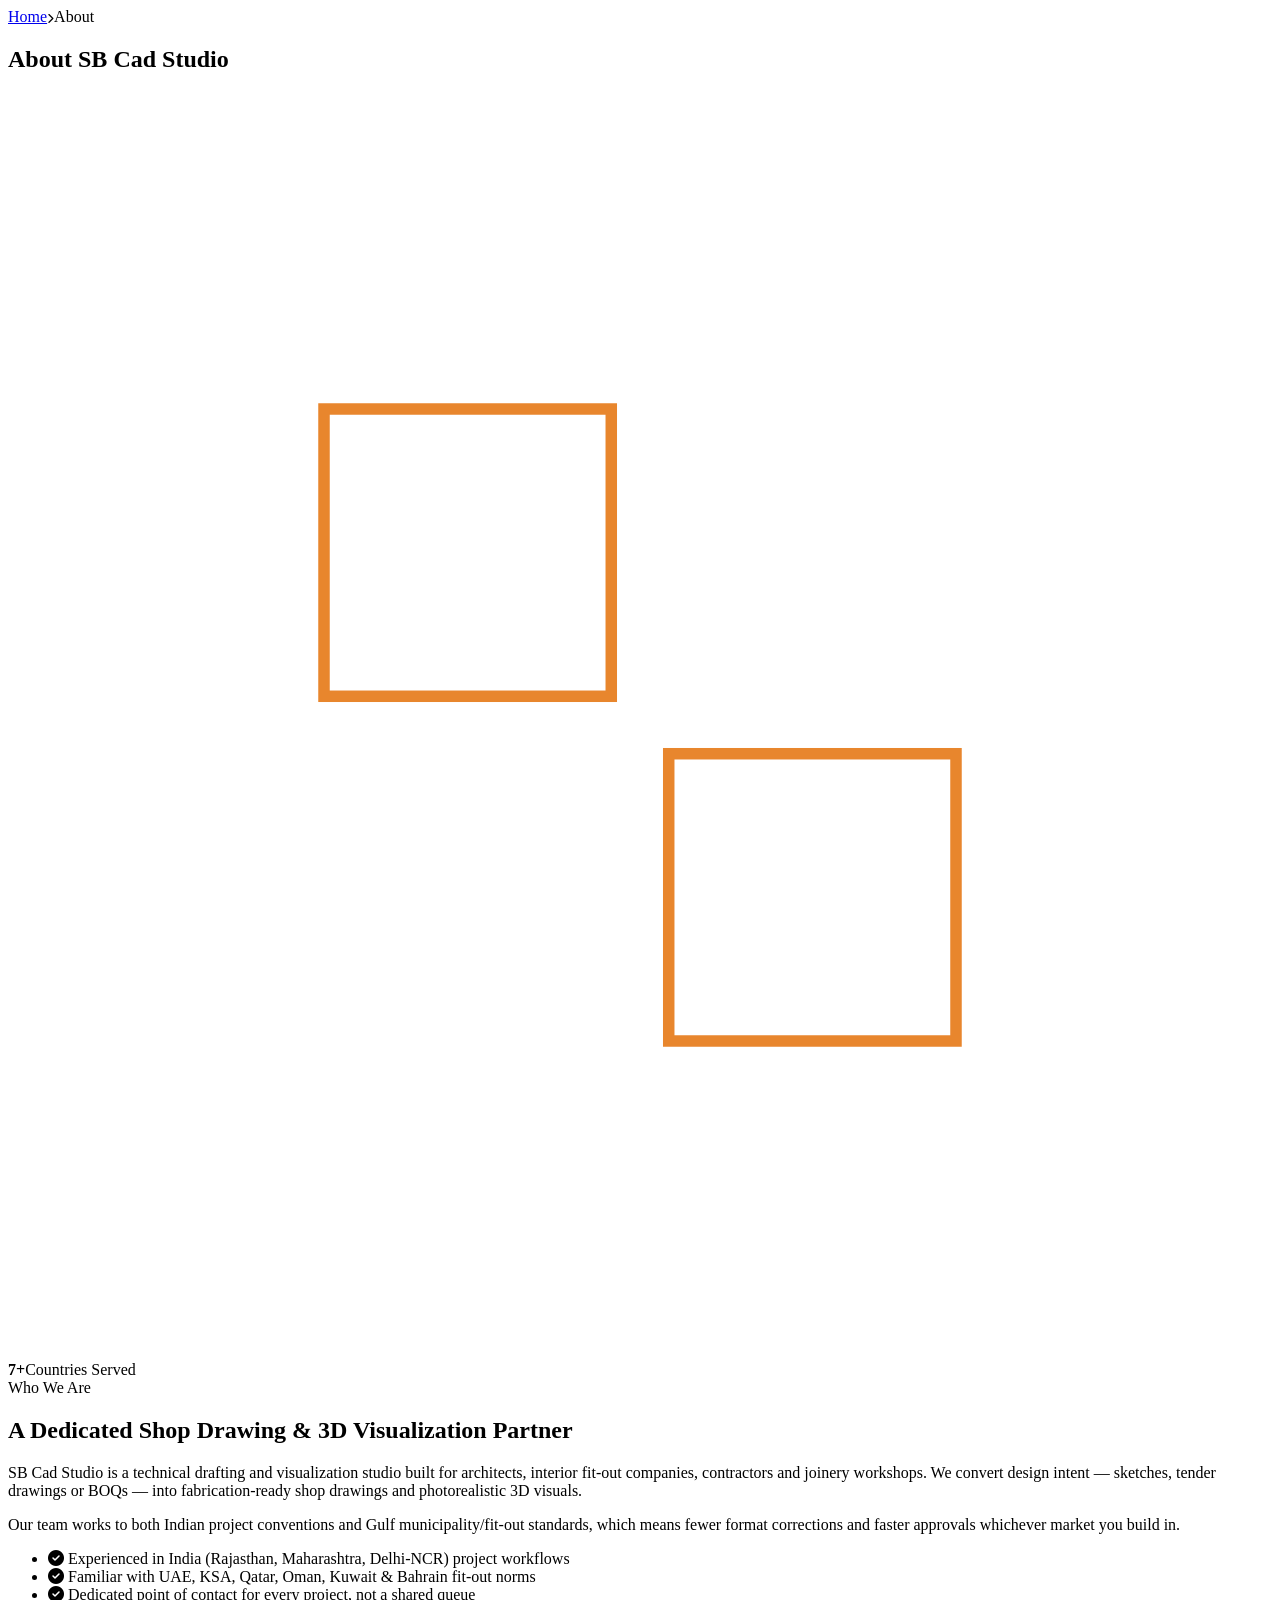
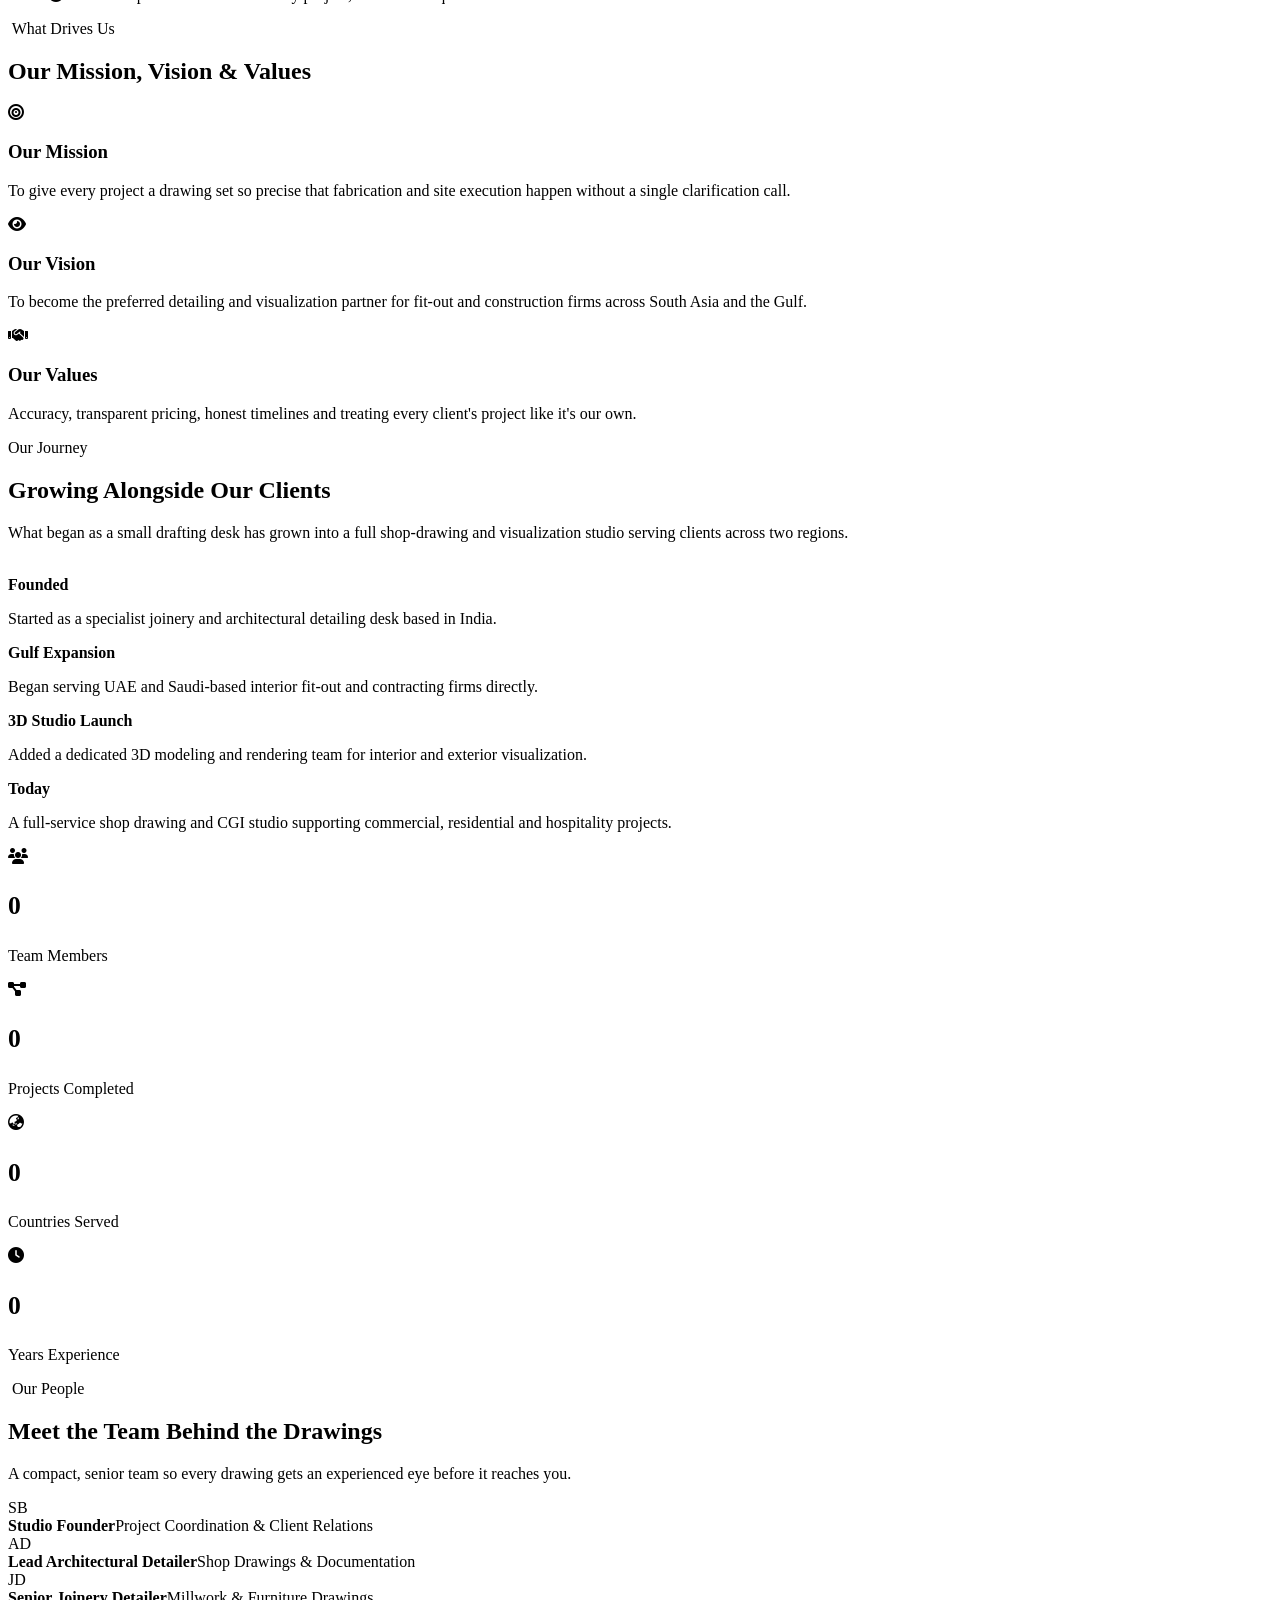
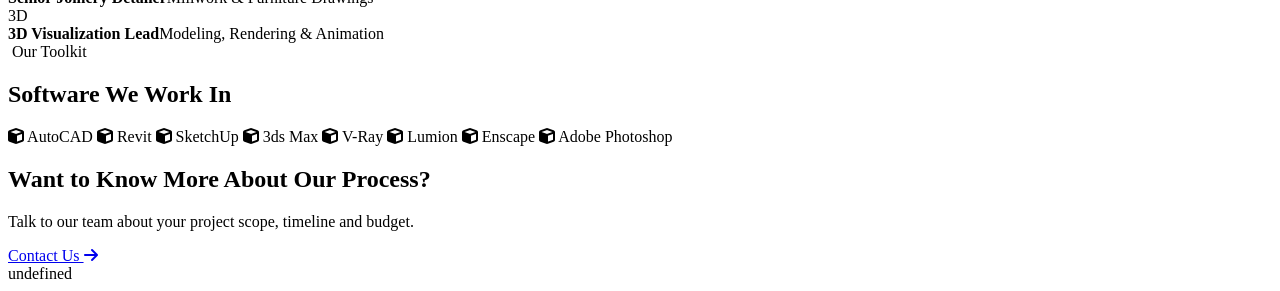
==== about.html @ 3f829159 "Add files via upload" ====
<!DOCTYPE html>
<html lang="en">
<head>
<meta charset="UTF-8">
<meta name="viewport" content="width=device-width, initial-scale=1.0">
<title>About Us | SB Cad Studio</title>
<meta name="description" content="Learn about SB Cad Studio — a shop drawing and 3D visualization studio serving architects, contractors and fit-out companies across India and the Gulf.">
<link rel="preconnect" href="https://fonts.googleapis.com">
<link rel="preconnect" href="https://fonts.gstatic.com" crossorigin>
<link href="https://fonts.googleapis.com/css2?family=Poppins:wght@300;400;500;600;700;800&display=swap" rel="stylesheet">
<link rel="stylesheet" href="https://cdnjs.cloudflare.com/ajax/libs/font-awesome/6.5.2/css/all.min.css">
<link rel="stylesheet" href="css/style.css">
</head>
<body data-page="about">
<script src="js/header-footer.js"></script>

<section class="page-hero">
  <div class="container">
    <div class="breadcrumb"><a href="index.html">Home</a><i class="fa-solid fa-chevron-right" style="font-size:.65rem;"></i><span>About</span></div>
    <h1>About SB Cad Studio</h1>
  </div>
</section>

<!-- ================= INTRO ================= -->
<section class="section">
  <div class="container two-col">
    <div class="reveal">
      <div class="about-media">
        <svg viewBox="0 0 220 220" fill="none" xmlns="http://www.w3.org/2000/svg">
          <rect x="30" y="30" width="160" height="160" rx="8" stroke="#fff" stroke-opacity="0.5" stroke-width="2"/>
          <rect x="55" y="55" width="50" height="50" stroke="#e8862d" stroke-width="2"/>
          <rect x="115" y="55" width="50" height="50" stroke="#fff" stroke-opacity="0.7" stroke-width="2"/>
          <rect x="55" y="115" width="50" height="50" stroke="#fff" stroke-opacity="0.7" stroke-width="2"/>
          <rect x="115" y="115" width="50" height="50" stroke="#e8862d" stroke-width="2"/>
        </svg>
      </div>
      <div class="about-badge"><b>7+</b><span>Countries Served</span></div>
    </div>
    <div class="reveal reveal-delay-1">
      <span class="badge-soft">Who We Are</span>
      <h2>A Dedicated Shop Drawing &amp; 3D Visualization Partner</h2>
      <p>SB Cad Studio is a technical drafting and visualization studio built for architects, interior fit-out companies, contractors and joinery workshops. We convert design intent — sketches, tender drawings or BOQs — into fabrication-ready shop drawings and photorealistic 3D visuals.</p>
      <p>Our team works to both Indian project conventions and Gulf municipality/fit-out standards, which means fewer format corrections and faster approvals whichever market you build in.</p>
      <ul class="checklist">
        <li><i class="fa-solid fa-circle-check"></i> Experienced in India (Rajasthan, Maharashtra, Delhi-NCR) project workflows</li>
        <li><i class="fa-solid fa-circle-check"></i> Familiar with UAE, KSA, Qatar, Oman, Kuwait &amp; Bahrain fit-out norms</li>
        <li><i class="fa-solid fa-circle-check"></i> Dedicated point of contact for every project, not a shared queue</li>
      </ul>
    </div>
  </div>
</section>

<!-- ================= MISSION / VISION / VALUES ================= -->
<section class="section section--surface">
  <div class="container">
    <div class="sec-head reveal">
      <span class="kicker"><span class="dim-line"><span class="dim-tick"></span></span>&nbsp;What Drives Us&nbsp;<span class="dim-line" style="flex-direction:row-reverse"><span class="dim-tick"></span></span></span>
      <h2>Our Mission, Vision &amp; Values</h2>
    </div>
    <div class="grid grid-3">
      <div class="blue-card value-card reveal">
        <div class="ic"><i class="fa-solid fa-bullseye"></i></div>
        <h3>Our Mission</h3>
        <p>To give every project a drawing set so precise that fabrication and site execution happen without a single clarification call.</p>
      </div>
      <div class="blue-card value-card reveal reveal-delay-1">
        <div class="ic"><i class="fa-solid fa-eye"></i></div>
        <h3>Our Vision</h3>
        <p>To become the preferred detailing and visualization partner for fit-out and construction firms across South Asia and the Gulf.</p>
      </div>
      <div class="blue-card value-card reveal reveal-delay-2">
        <div class="ic"><i class="fa-solid fa-handshake"></i></div>
        <h3>Our Values</h3>
        <p>Accuracy, transparent pricing, honest timelines and treating every client's project like it's our own.</p>
      </div>
    </div>
  </div>
</section>

<!-- ================= JOURNEY / TIMELINE ================= -->
<section class="section">
  <div class="container">
    <div class="grid grid-2" style="align-items:center; gap:60px;">
      <div class="reveal">
        <span class="badge-soft">Our Journey</span>
        <h2>Growing Alongside Our Clients</h2>
        <p>What began as a small drafting desk has grown into a full shop-drawing and visualization studio serving clients across two regions.</p>
        <div class="timeline" style="margin-top:34px;">
          <div class="timeline-item">
            <b>Founded</b>
            <p>Started as a specialist joinery and architectural detailing desk based in India.</p>
          </div>
          <div class="timeline-item">
            <b>Gulf Expansion</b>
            <p>Began serving UAE and Saudi-based interior fit-out and contracting firms directly.</p>
          </div>
          <div class="timeline-item">
            <b>3D Studio Launch</b>
            <p>Added a dedicated 3D modeling and rendering team for interior and exterior visualization.</p>
          </div>
          <div class="timeline-item">
            <b>Today</b>
            <p>A full-service shop drawing and CGI studio supporting commercial, residential and hospitality projects.</p>
          </div>
        </div>
      </div>
      <div class="reveal reveal-delay-1">
        <div class="grid grid-2" style="gap:20px;">
          <div class="blue-card text-center"><div class="ic" style="margin:0 auto 16px;"><i class="fa-solid fa-users"></i></div><h3 style="font-size:1.6rem;" data-count="18" data-suffix="+">0</h3><p>Team Members</p></div>
          <div class="blue-card text-center"><div class="ic" style="margin:0 auto 16px;"><i class="fa-solid fa-diagram-project"></i></div><h3 style="font-size:1.6rem;" data-count="450" data-suffix="+">0</h3><p>Projects Completed</p></div>
          <div class="blue-card text-center"><div class="ic" style="margin:0 auto 16px;"><i class="fa-solid fa-earth-asia"></i></div><h3 style="font-size:1.6rem;" data-count="7" data-suffix="">0</h3><p>Countries Served</p></div>
          <div class="blue-card text-center"><div class="ic" style="margin:0 auto 16px;"><i class="fa-solid fa-clock"></i></div><h3 style="font-size:1.6rem;" data-count="8" data-suffix="+">0</h3><p>Years Experience</p></div>
        </div>
      </div>
    </div>
  </div>
</section>

<!-- ================= TEAM ================= -->
<section class="section section--surface">
  <div class="container">
    <div class="sec-head reveal">
      <span class="kicker"><span class="dim-line"><span class="dim-tick"></span></span>&nbsp;Our People&nbsp;<span class="dim-line" style="flex-direction:row-reverse"><span class="dim-tick"></span></span></span>
      <h2>Meet the Team Behind the Drawings</h2>
      <p>A compact, senior team so every drawing gets an experienced eye before it reaches you.</p>
    </div>
    <div class="grid grid-4">
      <div class="team-card reveal">
        <div class="team-photo">SB</div>
        <b>Studio Founder</b><span>Project Coordination &amp; Client Relations</span>
      </div>
      <div class="team-card reveal reveal-delay-1">
        <div class="team-photo">AD</div>
        <b>Lead Architectural Detailer</b><span>Shop Drawings &amp; Documentation</span>
      </div>
      <div class="team-card reveal reveal-delay-2">
        <div class="team-photo">JD</div>
        <b>Senior Joinery Detailer</b><span>Millwork &amp; Furniture Drawings</span>
      </div>
      <div class="team-card reveal reveal-delay-3">
        <div class="team-photo">3D</div>
        <b>3D Visualization Lead</b><span>Modeling, Rendering &amp; Animation</span>
      </div>
    </div>
  </div>
</section>

<!-- ================= SOFTWARE / TOOLS ================= -->
<section class="section">
  <div class="container">
    <div class="sec-head reveal">
      <span class="kicker"><span class="dim-line"><span class="dim-tick"></span></span>&nbsp;Our Toolkit&nbsp;<span class="dim-line" style="flex-direction:row-reverse"><span class="dim-tick"></span></span></span>
      <h2>Software We Work In</h2>
    </div>
    <div class="tool-wrap reveal">
      <span class="tool-chip"><i class="fa-solid fa-cube"></i> AutoCAD</span>
      <span class="tool-chip"><i class="fa-solid fa-cube"></i> Revit</span>
      <span class="tool-chip"><i class="fa-solid fa-cube"></i> SketchUp</span>
      <span class="tool-chip"><i class="fa-solid fa-cube"></i> 3ds Max</span>
      <span class="tool-chip"><i class="fa-solid fa-cube"></i> V-Ray</span>
      <span class="tool-chip"><i class="fa-solid fa-cube"></i> Lumion</span>
      <span class="tool-chip"><i class="fa-solid fa-cube"></i> Enscape</span>
      <span class="tool-chip"><i class="fa-solid fa-cube"></i> Adobe Photoshop</span>
    </div>
  </div>
</section>

<!-- ================= CTA ================= -->
<section class="section--tight section--surface">
  <div class="container">
    <div class="cta-banner reveal">
      <div>
        <h2>Want to Know More About Our Process?</h2>
        <p>Talk to our team about your project scope, timeline and budget.</p>
      </div>
      <div class="cta-actions">
        <a href="contact.html" class="btn btn-white">Contact Us <i class="fa-solid fa-arrow-right"></i></a>
      </div>
    </div>
  </div>
</section>

<script>document.write(window.__SBCAD_FOOTER_HTML__);</script>
<script src="js/main.js"></script>
</body>
</html>
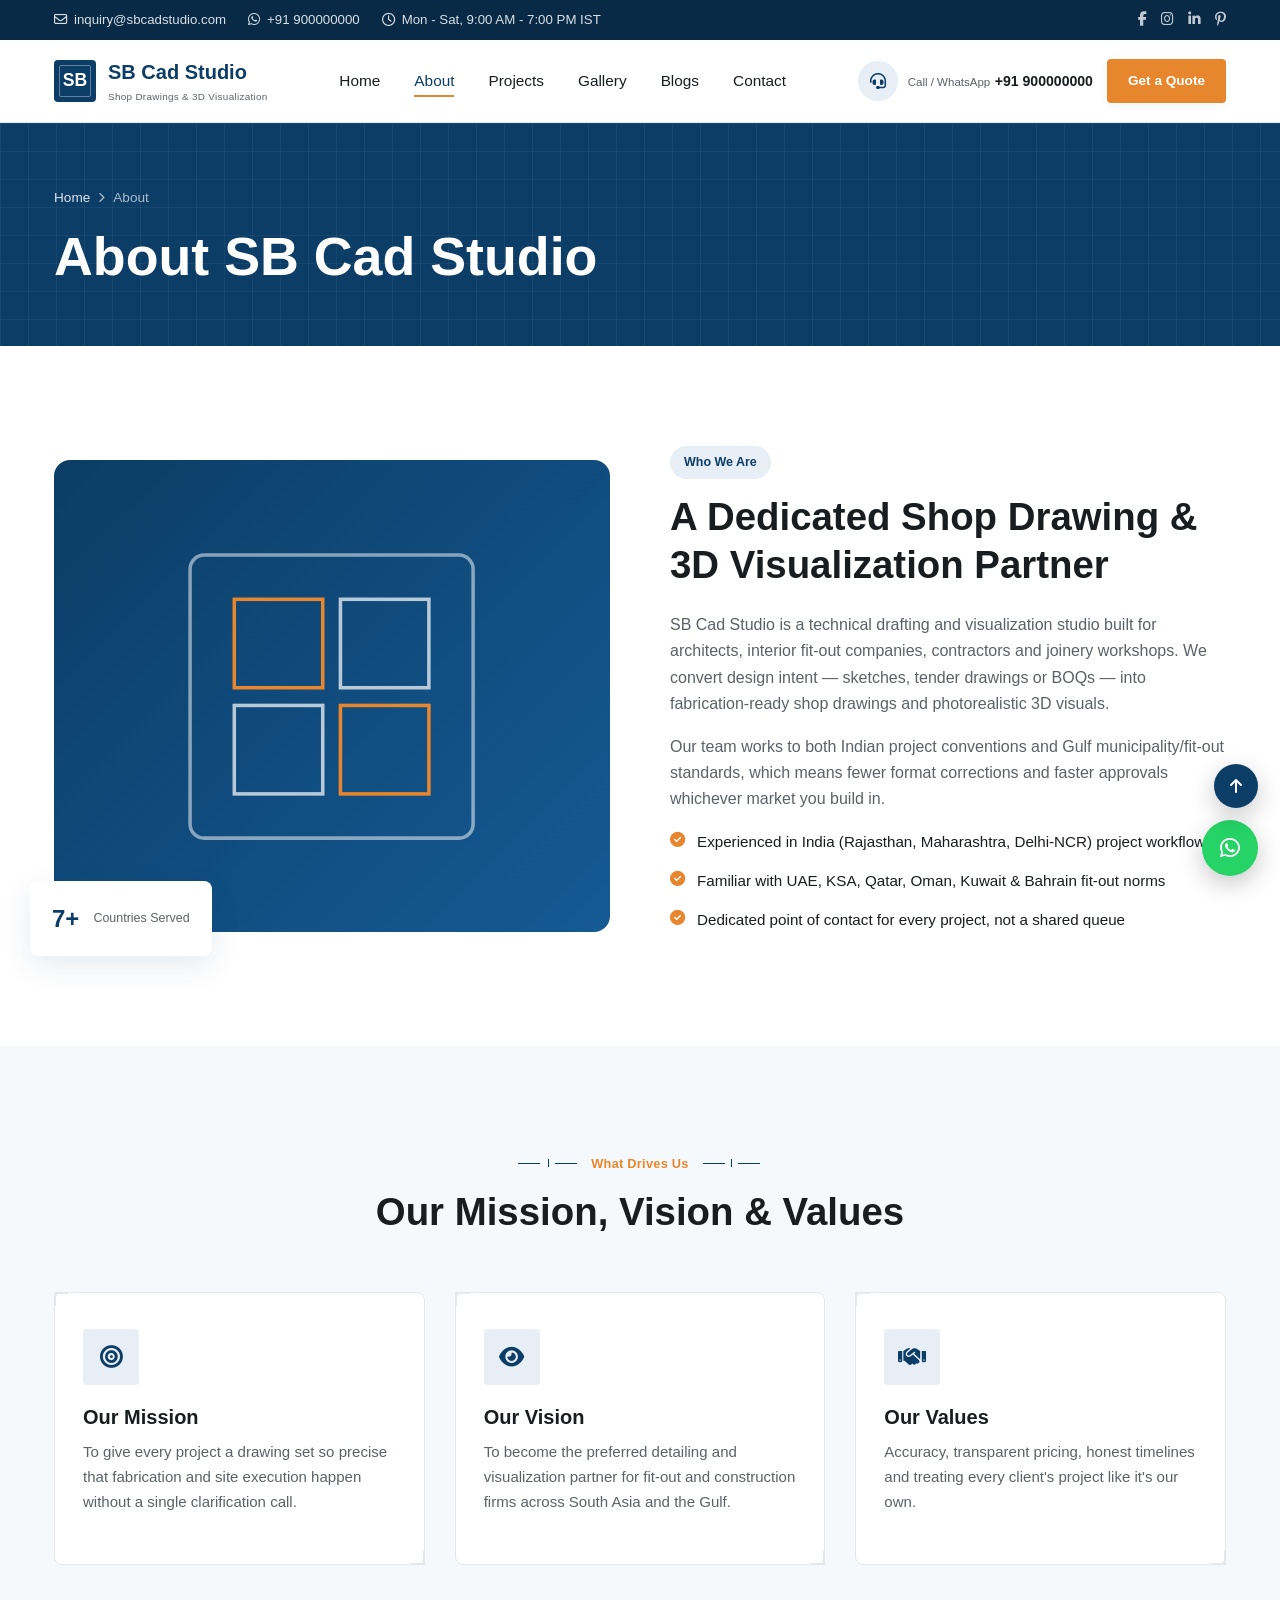
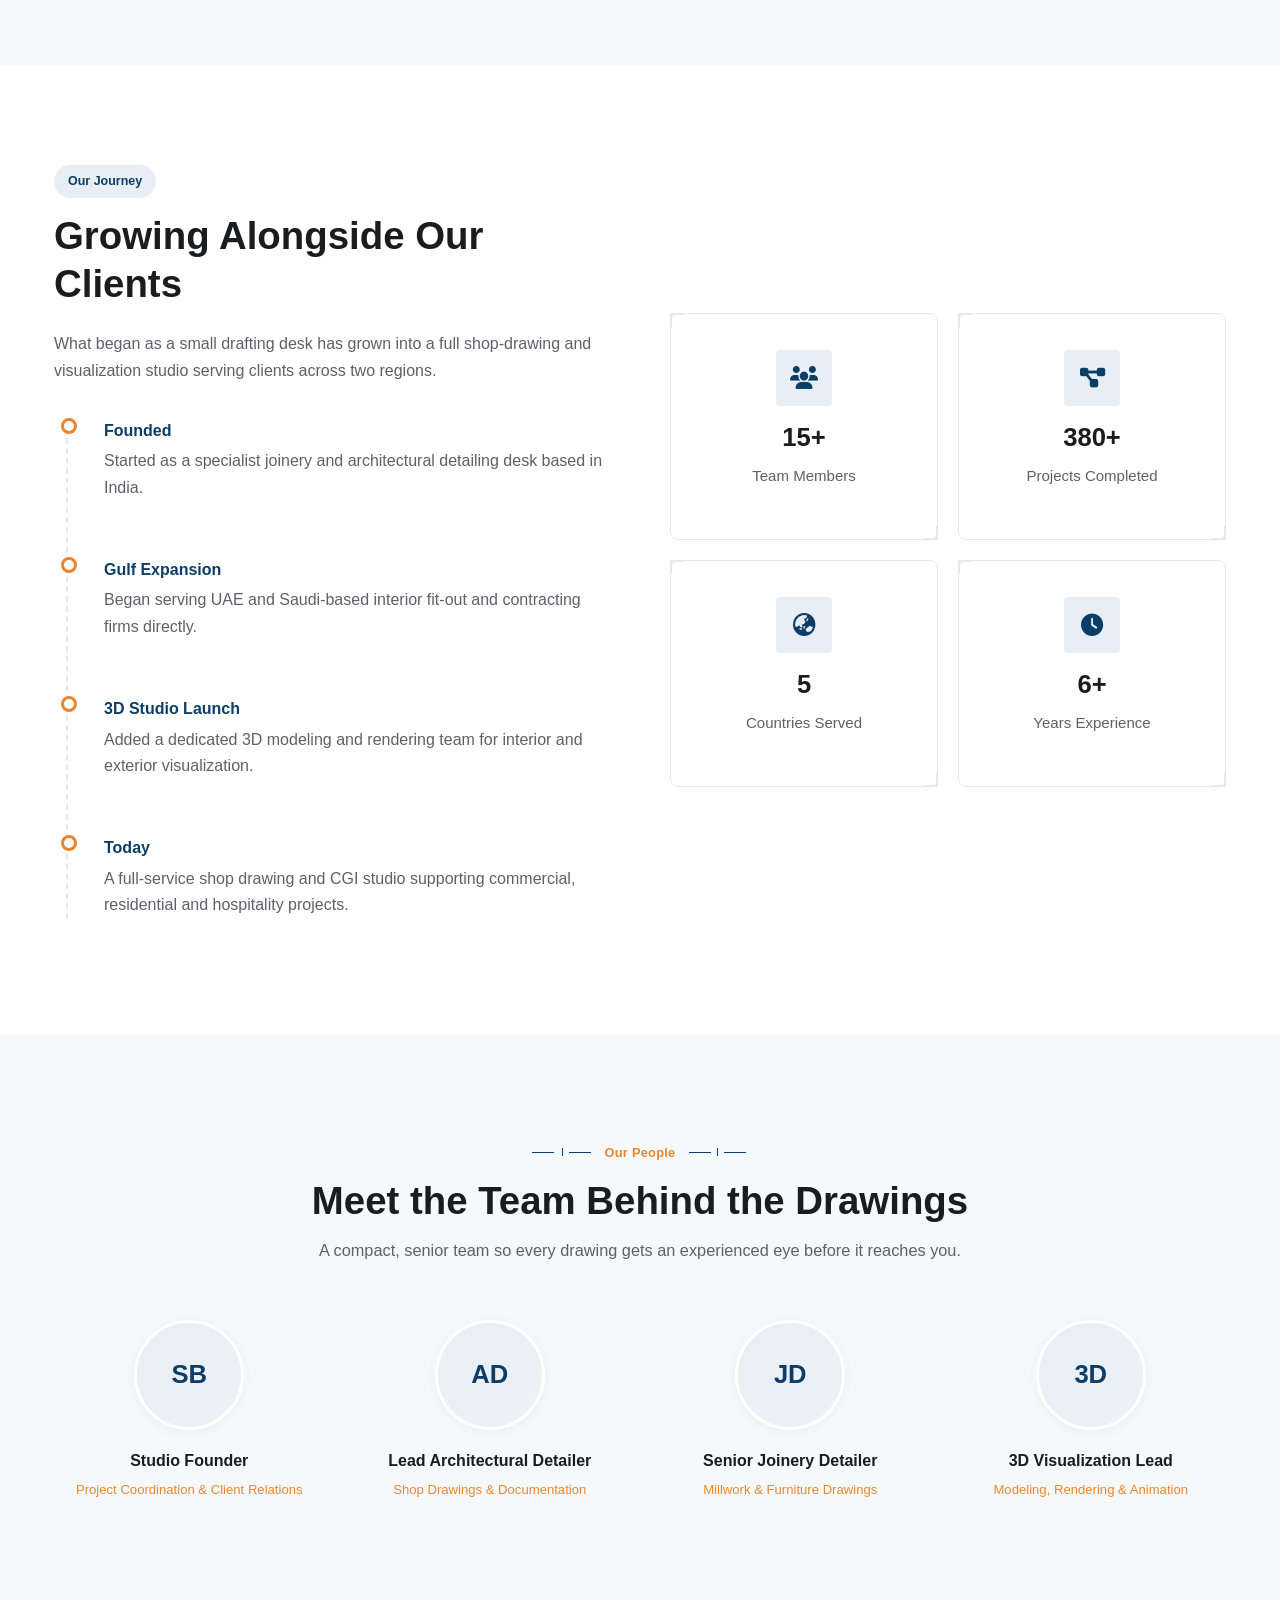
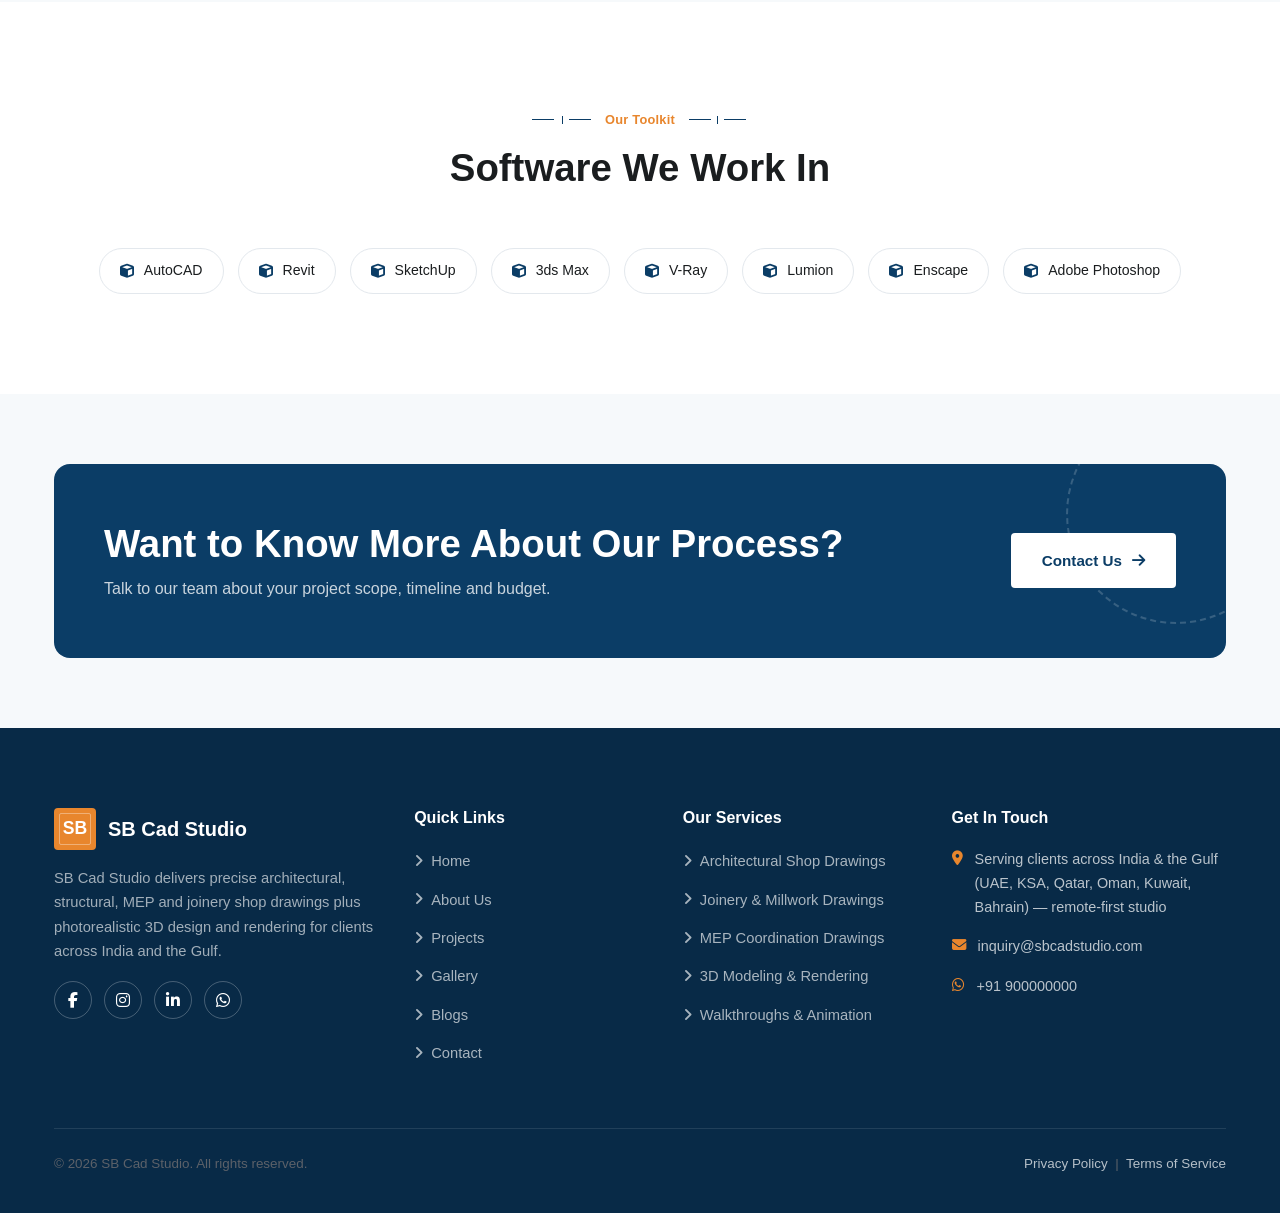
==== commit 52842ef1: "Add files via upload" ====
--- a/about.html
+++ b/about.html
@@ -9,10 +9,10 @@
 <link rel="preconnect" href="https://fonts.gstatic.com" crossorigin>
 <link href="https://fonts.googleapis.com/css2?family=Poppins:wght@300;400;500;600;700;800&display=swap" rel="stylesheet">
 <link rel="stylesheet" href="https://cdnjs.cloudflare.com/ajax/libs/font-awesome/6.5.2/css/all.min.css">
-<link rel="stylesheet" href="css/style.css">
+<link rel="stylesheet" href="style.css">
 </head>
 <body data-page="about">
-<script src="js/header-footer.js"></script>
+<script src="header-footer.js"></script>
 
 <section class="page-hero">
   <div class="container">
@@ -181,6 +181,6 @@
 </section>
 
 <script>document.write(window.__SBCAD_FOOTER_HTML__);</script>
-<script src="js/main.js"></script>
+<script src="main.js"></script>
 </body>
 </html>
--- a/style.css
+++ b/style.css
@@ -0,0 +1,615 @@
+/* =========================================================
+   SB CAD STUDIO — MAIN STYLESHEET
+   Font: Poppins | Background: White | Text: Near-black
+   Theme: Blueprint / technical-drafting inspired
+========================================================= */
+
+:root{
+  --bg:#ffffff;
+  --surface:#f6f9fb;
+  --surface-2:#eef2f6;
+  --text:#1a1d1f;
+  --text-muted:#5c6169;
+  --line:#e3e8ed;
+  --primary:#0b3d66;
+  --primary-dark:#082a47;
+  --primary-light:#e7eef5;
+  --accent:#e8862d;
+  --accent-dark:#c76c1a;
+  --white:#ffffff;
+  --radius-sm:4px;
+  --radius-md:8px;
+  --radius-lg:16px;
+  --shadow-sm:0 2px 10px rgba(11,61,102,0.06);
+  --shadow-md:0 10px 30px rgba(11,61,102,0.10);
+  --container:1220px;
+  --header-h:82px;
+  --transition:0.35s cubic-bezier(.4,0,.2,1);
+}
+
+*,*::before,*::after{ box-sizing:border-box; }
+html{ scroll-behavior:smooth; }
+body{
+  margin:0;
+  font-family:'Poppins',sans-serif;
+  background:var(--bg);
+  color:var(--text);
+  font-weight:400;
+  line-height:1.65;
+  font-size:16px;
+  -webkit-font-smoothing:antialiased;
+  overflow-x:hidden;
+}
+img{ max-width:100%; display:block; }
+a{ text-decoration:none; color:inherit; }
+ul{ list-style:none; margin:0; padding:0; }
+button{ font-family:inherit; cursor:pointer; }
+input,textarea,select{ font-family:inherit; }
+
+h1,h2,h3,h4,h5{
+  margin:0 0 .6em;
+  font-weight:700;
+  line-height:1.25;
+  color:var(--text);
+}
+h1{ font-size:clamp(2.1rem,4.2vw,3.4rem); font-weight:800; }
+h2{ font-size:clamp(1.7rem,3vw,2.4rem); font-weight:700; }
+h3{ font-size:1.25rem; font-weight:600; }
+p{ margin:0 0 1em; color:var(--text-muted); }
+
+.container{
+  width:100%;
+  max-width:var(--container);
+  margin:0 auto;
+  padding:0 24px;
+}
+.section{ padding:100px 0; }
+.section--tight{ padding:70px 0; }
+.section--surface{ background:var(--surface); }
+.section--primary{ background:var(--primary); color:var(--white); }
+.section--primary p{ color:rgba(255,255,255,0.78); }
+.section--primary h2{ color:var(--white); }
+
+/* Focus visibility for accessibility */
+a:focus-visible, button:focus-visible, input:focus-visible, textarea:focus-visible{
+  outline:2px solid var(--accent);
+  outline-offset:3px;
+}
+
+@media (prefers-reduced-motion: reduce){
+  *{ animation-duration:0.001ms !important; animation-iteration-count:1 !important; transition-duration:0.001ms !important; scroll-behavior:auto !important; }
+}
+
+/* ============ SECTION HEADER / DIMENSION DIVIDER ============
+   A drafting dimension-line motif used under section titles —
+   ties back to shop-drawing subject matter instead of a generic
+   decorative rule.
+============================================================= */
+.sec-head{ max-width:680px; margin:0 auto 56px; text-align:center; }
+.sec-head.left{ margin:0 0 48px; text-align:left; }
+.sec-head .kicker{
+  display:inline-flex; align-items:center; gap:10px;
+  font-size:.8rem; font-weight:600; letter-spacing:.02em;
+  color:var(--accent); margin-bottom:14px;
+}
+.dim-line{
+  display:inline-flex; align-items:center; gap:6px;
+  color:var(--primary);
+}
+.dim-line::before,.dim-line::after{
+  content:""; width:22px; height:1px; background:currentColor; position:relative;
+}
+.dim-line::before{ margin-right:2px; }
+.dim-tick{ display:inline-block; width:1px; height:8px; background:currentColor; }
+
+.sec-head h2{ margin-bottom:12px; }
+.sec-head p{ font-size:1.02rem; }
+
+/* ============ BUTTONS ============ */
+.btn{
+  display:inline-flex; align-items:center; justify-content:center; gap:10px;
+  padding:14px 30px;
+  border-radius:var(--radius-sm);
+  font-weight:600; font-size:.95rem;
+  border:1.5px solid transparent;
+  transition:transform var(--transition), box-shadow var(--transition), background var(--transition), color var(--transition), border-color var(--transition);
+  white-space:nowrap;
+}
+.btn-primary{ background:var(--accent); color:var(--white); box-shadow:var(--shadow-sm); }
+.btn-primary:hover{ background:var(--accent-dark); transform:translateY(-3px); box-shadow:var(--shadow-md); }
+.btn-outline{ background:transparent; border-color:var(--primary); color:var(--primary); }
+.btn-outline:hover{ background:var(--primary); color:var(--white); transform:translateY(-3px); }
+.btn-white{ background:var(--white); color:var(--primary); }
+.btn-white:hover{ background:var(--accent); color:var(--white); transform:translateY(-3px); }
+.btn-sm{ padding:10px 20px; font-size:.85rem; }
+.btn-block{ width:100%; }
+
+/* ============ HEADER ============ */
+.topbar{
+  background:var(--primary-dark); color:rgba(255,255,255,0.85);
+  font-size:.83rem;
+}
+.topbar .container{ display:flex; align-items:center; justify-content:space-between; padding-top:8px; padding-bottom:8px; }
+.topbar-links{ display:flex; gap:22px; }
+.topbar-links a{ display:flex; align-items:center; gap:7px; color:rgba(255,255,255,0.85); transition:color var(--transition); }
+.topbar-links a:hover{ color:var(--accent); }
+.topbar-social{ display:flex; gap:14px; }
+.topbar-social a{ color:rgba(255,255,255,0.75); font-size:.9rem; transition:color var(--transition); }
+.topbar-social a:hover{ color:var(--accent); }
+
+.site-header{
+  position:sticky; top:0; z-index:1000;
+  background:rgba(255,255,255,0.96);
+  backdrop-filter:saturate(180%) blur(8px);
+  border-bottom:1px solid var(--line);
+  transition:box-shadow var(--transition);
+}
+.site-header.scrolled{ box-shadow:0 6px 24px rgba(11,61,102,0.08); }
+.header-inner{
+  display:flex; align-items:center; justify-content:space-between;
+  height:var(--header-h);
+}
+.brand{ display:flex; align-items:center; gap:12px; font-weight:700; font-size:1.25rem; color:var(--primary); }
+.brand .mark{
+  width:42px; height:42px; border-radius:var(--radius-sm);
+  background:var(--primary); color:var(--white);
+  display:flex; align-items:center; justify-content:center;
+  font-size:1.1rem; font-weight:800; flex-shrink:0;
+  position:relative; overflow:hidden;
+}
+.brand .mark::after{
+  content:""; position:absolute; inset:5px;
+  border:1px solid rgba(255,255,255,0.35); border-radius:2px;
+}
+.brand span small{ display:block; font-size:.62rem; font-weight:500; letter-spacing:.03em; color:var(--text-muted); }
+
+.main-nav{ display:flex; align-items:center; gap:38px; }
+.main-nav ul{ display:flex; gap:34px; }
+.main-nav a{
+  position:relative; font-weight:500; font-size:.96rem; color:var(--text);
+  padding:8px 0; transition:color var(--transition);
+}
+.main-nav a::after{
+  content:""; position:absolute; left:0; bottom:0; height:2px; width:0;
+  background:var(--accent); transition:width var(--transition);
+}
+.main-nav a:hover, .main-nav a.active{ color:var(--primary); }
+.main-nav a:hover::after, .main-nav a.active::after{ width:100%; }
+
+.header-cta{ display:flex; align-items:center; gap:14px; }
+.header-cta .call-badge{ display:flex; align-items:center; gap:10px; }
+.header-cta .call-badge i{
+  width:40px; height:40px; border-radius:50%;
+  background:var(--primary-light); color:var(--primary);
+  display:flex; align-items:center; justify-content:center; font-size:1rem;
+}
+.header-cta .call-badge .lbl{ font-size:.72rem; color:var(--text-muted); line-height:1.2; }
+.header-cta .call-badge .val{ font-size:.88rem; font-weight:600; color:var(--text); }
+
+.hamburger{
+  display:none; flex-direction:column; gap:5px; width:30px; background:none; border:none; padding:6px;
+}
+.hamburger span{ height:2px; width:100%; background:var(--primary); border-radius:2px; transition:var(--transition); }
+.hamburger.active span:nth-child(1){ transform:translateY(7px) rotate(45deg); }
+.hamburger.active span:nth-child(2){ opacity:0; }
+.hamburger.active span:nth-child(3){ transform:translateY(-7px) rotate(-45deg); }
+
+/* ============ MOBILE NAV ============ */
+@media (max-width: 991px){
+  .main-nav{
+    position:fixed; inset:var(--header-h) 0 0 0;
+    background:var(--white);
+    flex-direction:column; align-items:flex-start;
+    padding:34px 28px; gap:26px;
+    transform:translateX(100%); transition:transform var(--transition);
+    overflow-y:auto;
+  }
+  .main-nav.open{ transform:translateX(0); }
+  .main-nav ul{ flex-direction:column; gap:22px; width:100%; }
+  .main-nav a{ font-size:1.1rem; display:block; }
+  .header-cta .call-badge{ display:none; }
+  .hamburger{ display:flex; }
+}
+@media (max-width: 560px){
+  .topbar .topbar-links span.hide-xs{ display:none; }
+}
+
+/* ============ HERO ============ */
+.hero{
+  position:relative; overflow:hidden;
+  padding:90px 0 100px;
+  background:linear-gradient(180deg,var(--surface) 0%, var(--white) 100%);
+}
+.hero-grid{
+  display:grid; grid-template-columns:1.05fr .95fr; gap:60px; align-items:center;
+}
+.hero .kicker{
+  display:inline-flex; align-items:center; gap:8px;
+  background:var(--primary-light); color:var(--primary);
+  padding:7px 16px; border-radius:30px; font-size:.82rem; font-weight:600; margin-bottom:22px;
+}
+.hero h1{ margin-bottom:20px; }
+.hero h1 em{ font-style:normal; color:var(--primary); }
+.hero p.lead{ font-size:1.08rem; max-width:520px; margin-bottom:34px; }
+.hero-actions{ display:flex; gap:16px; flex-wrap:wrap; }
+.hero-stats{ display:flex; gap:36px; margin-top:48px; flex-wrap:wrap; }
+.hero-stats .stat b{ display:block; font-size:1.7rem; color:var(--primary); font-weight:800; }
+.hero-stats .stat span{ font-size:.82rem; color:var(--text-muted); }
+
+/* Blueprint / drafting hero illustration */
+.hero-art{ position:relative; }
+.blueprint-frame{
+  position:relative; background:var(--primary);
+  border-radius:var(--radius-lg); aspect-ratio:1/1;
+  background-image:
+    linear-gradient(rgba(255,255,255,0.07) 1px, transparent 1px),
+    linear-gradient(90deg, rgba(255,255,255,0.07) 1px, transparent 1px);
+  background-size:26px 26px;
+  box-shadow:var(--shadow-md);
+  display:flex; align-items:center; justify-content:center;
+  animation:fadeIn 1s ease both;
+}
+.blueprint-frame svg{ width:78%; height:78%; }
+.corner{ position:absolute; width:26px; height:26px; border:2px solid var(--accent); opacity:.9; }
+.corner.tl{ top:14px; left:14px; border-right:none; border-bottom:none; }
+.corner.tr{ top:14px; right:14px; border-left:none; border-bottom:none; }
+.corner.bl{ bottom:14px; left:14px; border-right:none; border-top:none; }
+.corner.br{ bottom:14px; right:14px; border-left:none; border-top:none; }
+.floating-chip{
+  position:absolute; background:var(--white); border-radius:var(--radius-md);
+  box-shadow:var(--shadow-md); padding:12px 16px; display:flex; align-items:center; gap:10px;
+  font-size:.82rem; font-weight:600; animation:floatY 4.5s ease-in-out infinite;
+}
+.floating-chip i{ color:var(--accent); }
+.floating-chip.c1{ top:-6%; right:-8%; animation-delay:.2s; }
+.floating-chip.c2{ bottom:-6%; left:-9%; animation-delay:1s; }
+
+@keyframes floatY{ 0%,100%{ transform:translateY(0);} 50%{ transform:translateY(-12px);} }
+@keyframes fadeIn{ from{opacity:0; transform:scale(.96);} to{opacity:1; transform:scale(1);} }
+@keyframes spin-slow{ to{ transform:rotate(360deg); } }
+.rotator{ animation:spin-slow 18s linear infinite; transform-origin:center; }
+
+/* ============ SCROLL REVEAL ============ */
+.reveal{ opacity:0; transform:translateY(28px); transition:opacity .7s ease, transform .7s ease; }
+.reveal.in-view{ opacity:1; transform:translateY(0); }
+.reveal-delay-1.in-view{ transition-delay:.1s; }
+.reveal-delay-2.in-view{ transition-delay:.2s; }
+.reveal-delay-3.in-view{ transition-delay:.3s; }
+.reveal-delay-4.in-view{ transition-delay:.4s; }
+
+/* ============ MARQUEE (clients / markets strip) ============ */
+.marquee-wrap{ overflow:hidden; border-top:1px solid var(--line); border-bottom:1px solid var(--line); background:var(--surface); padding:22px 0; }
+.marquee{ display:flex; gap:60px; width:max-content; animation:marquee 26s linear infinite; }
+.marquee span{ display:flex; align-items:center; gap:10px; font-weight:600; color:var(--text-muted); font-size:.95rem; white-space:nowrap; }
+.marquee span i{ color:var(--accent); }
+@keyframes marquee{ from{ transform:translateX(0);} to{ transform:translateX(-50%);} }
+
+/* ============ CARDS ============ */
+.grid{ display:grid; gap:30px; }
+.grid-2{ grid-template-columns:repeat(2,1fr); }
+.grid-3{ grid-template-columns:repeat(3,1fr); }
+.grid-4{ grid-template-columns:repeat(4,1fr); }
+
+.blue-card{
+  position:relative; background:var(--white); border:1px solid var(--line);
+  border-radius:var(--radius-md); padding:36px 28px;
+  transition:transform var(--transition), box-shadow var(--transition), border-color var(--transition);
+}
+.blue-card::before,.blue-card::after{
+  content:""; position:absolute; width:14px; height:14px; border:2px solid var(--line);
+  transition:border-color var(--transition);
+}
+.blue-card::before{ top:-1px; left:-1px; border-right:none; border-bottom:none; }
+.blue-card::after{ bottom:-1px; right:-1px; border-left:none; border-top:none; }
+.blue-card:hover{ transform:translateY(-6px); box-shadow:var(--shadow-md); border-color:transparent; }
+.blue-card:hover::before,.blue-card:hover::after{ border-color:var(--accent); }
+.blue-card .ic{
+  width:56px; height:56px; border-radius:var(--radius-sm);
+  background:var(--primary-light); color:var(--primary);
+  display:flex; align-items:center; justify-content:center; font-size:1.4rem; margin-bottom:20px;
+  transition:background var(--transition), color var(--transition);
+}
+.blue-card:hover .ic{ background:var(--primary); color:var(--white); }
+.blue-card h3{ margin-bottom:10px; }
+.blue-card p{ margin-bottom:14px; font-size:.94rem; }
+.blue-card .more{ font-weight:600; font-size:.85rem; color:var(--primary); display:inline-flex; align-items:center; gap:7px; }
+.blue-card .more i{ transition:transform var(--transition); }
+.blue-card:hover .more i{ transform:translateX(5px); }
+
+/* ============ PROCESS STEPS ============ */
+.process{ display:grid; grid-template-columns:repeat(4,1fr); gap:26px; position:relative; }
+.process::before{
+  content:""; position:absolute; top:26px; left:8%; right:8%; height:1px;
+  background:repeating-linear-gradient(90deg,var(--line) 0 8px, transparent 8px 14px);
+}
+.process-step{ position:relative; text-align:center; padding-top:0; }
+.process-step .num{
+  width:54px; height:54px; margin:0 auto 20px; border-radius:50%;
+  background:var(--white); border:2px solid var(--primary); color:var(--primary);
+  display:flex; align-items:center; justify-content:center; font-weight:700; position:relative; z-index:1;
+  transition:var(--transition);
+}
+.process-step:hover .num{ background:var(--primary); color:var(--white); }
+.process-step h3{ font-size:1.05rem; }
+.process-step p{ font-size:.9rem; }
+
+/* ============ COUNTER STATS BAND ============ */
+.stat-band{ display:grid; grid-template-columns:repeat(4,1fr); gap:20px; text-align:center; }
+.stat-band .stat b{ display:block; font-size:2.4rem; font-weight:800; color:var(--white); }
+.stat-band .stat span{ font-size:.88rem; color:rgba(255,255,255,0.75); }
+
+/* ============ TABS (Projects / Gallery filters) ============ */
+.filter-bar{ display:flex; flex-wrap:wrap; gap:12px; justify-content:center; margin-bottom:44px; }
+.filter-btn{
+  padding:10px 22px; border-radius:30px; border:1.5px solid var(--line);
+  background:var(--white); font-weight:500; font-size:.88rem; color:var(--text-muted);
+  transition:var(--transition);
+}
+.filter-btn:hover{ border-color:var(--primary); color:var(--primary); }
+.filter-btn.active{ background:var(--primary); border-color:var(--primary); color:var(--white); }
+
+/* ============ PROJECT / GALLERY TILE (no real photos — drafting-style illustrated tiles) ============ */
+.tile{
+  position:relative; border-radius:var(--radius-md); overflow:hidden;
+  aspect-ratio:4/3; cursor:pointer; border:1px solid var(--line);
+  transition:transform var(--transition), box-shadow var(--transition);
+}
+.tile:hover{ transform:translateY(-5px); box-shadow:var(--shadow-md); }
+.tile .art{
+  position:absolute; inset:0;
+  background-size:22px 22px;
+  background-image:linear-gradient(rgba(255,255,255,0.5) 1px, transparent 1px),linear-gradient(90deg, rgba(255,255,255,0.5) 1px, transparent 1px);
+  display:flex; align-items:center; justify-content:center;
+}
+.tile .art i{ font-size:2.6rem; color:rgba(255,255,255,0.85); }
+.tile .overlay{
+  position:absolute; inset:0; background:linear-gradient(0deg, rgba(8,42,71,0.92) 0%, rgba(8,42,71,0) 55%);
+  display:flex; flex-direction:column; justify-content:flex-end; padding:20px;
+  opacity:0; transition:opacity var(--transition);
+}
+.tile:hover .overlay{ opacity:1; }
+.tile .overlay h4{ color:var(--white); margin-bottom:4px; font-size:1rem; }
+.tile .overlay span{ color:rgba(255,255,255,0.75); font-size:.78rem; }
+.tile .tag{
+  position:absolute; top:14px; left:14px; background:rgba(255,255,255,0.92); color:var(--primary);
+  font-size:.72rem; font-weight:600; padding:5px 12px; border-radius:20px;
+}
+
+/* palette variety for tiles (no real photography available) */
+.pal-1{ background:linear-gradient(135deg,#0b3d66,#155a94); }
+.pal-2{ background:linear-gradient(135deg,#0e4a3f,#157a63); }
+.pal-3{ background:linear-gradient(135deg,#6b3fa0,#8f5ec9); }
+.pal-4{ background:linear-gradient(135deg,#a44a1c,#e8862d); }
+.pal-5{ background:linear-gradient(135deg,#7a1f3d,#b23a5f); }
+.pal-6{ background:linear-gradient(135deg,#1f4b7a,#3179b8); }
+
+/* ============ TESTIMONIALS ============ */
+.testi-track{ display:flex; gap:26px; overflow-x:auto; scroll-snap-type:x mandatory; padding-bottom:10px; }
+.testi-track::-webkit-scrollbar{ height:6px; }
+.testi-track::-webkit-scrollbar-thumb{ background:var(--line); border-radius:10px; }
+.testi-card{
+  scroll-snap-align:start; min-width:340px; max-width:340px;
+  background:var(--white); border:1px solid var(--line); border-radius:var(--radius-md);
+  padding:30px; position:relative;
+}
+.testi-card .stars{ color:var(--accent); margin-bottom:14px; font-size:.85rem; }
+.testi-card p{ font-style:normal; font-size:.94rem; margin-bottom:20px; }
+.testi-who{ display:flex; align-items:center; gap:12px; }
+.testi-who .av{
+  width:44px; height:44px; border-radius:50%; background:var(--primary-light); color:var(--primary);
+  display:flex; align-items:center; justify-content:center; font-weight:700;
+}
+.testi-who b{ display:block; font-size:.9rem; }
+.testi-who span{ font-size:.78rem; color:var(--text-muted); }
+
+/* ============ CTA BANNER ============ */
+.cta-banner{
+  background:var(--primary); border-radius:var(--radius-lg); padding:56px 50px;
+  display:flex; align-items:center; justify-content:space-between; gap:30px; flex-wrap:wrap;
+  color:var(--white); position:relative; overflow:hidden;
+}
+.cta-banner::after{
+  content:""; position:absolute; right:-60px; top:-60px; width:220px; height:220px;
+  border:2px dashed rgba(255,255,255,0.18); border-radius:50%;
+}
+.cta-banner h2{ color:var(--white); margin-bottom:8px; }
+.cta-banner p{ color:rgba(255,255,255,0.78); margin-bottom:0; }
+.cta-actions{ display:flex; gap:14px; flex-wrap:wrap; }
+
+/* ============ FOOTER ============ */
+.site-footer{ background:var(--primary-dark); color:rgba(255,255,255,0.72); padding-top:80px; }
+.footer-grid{ display:grid; grid-template-columns:1.4fr 1fr 1fr 1.2fr; gap:40px; padding-bottom:50px; border-bottom:1px solid rgba(255,255,255,0.1); }
+.footer-brand .brand{ color:var(--white); margin-bottom:16px; }
+.footer-brand .brand .mark{ background:var(--accent); }
+.footer-brand p{ color:rgba(255,255,255,0.62); font-size:.92rem; }
+.footer-social{ display:flex; gap:12px; margin-top:18px; }
+.footer-social a{
+  width:38px; height:38px; border-radius:50%; border:1px solid rgba(255,255,255,0.25);
+  display:flex; align-items:center; justify-content:center; color:var(--white);
+  transition:var(--transition);
+}
+.footer-social a:hover{ background:var(--accent); border-color:var(--accent); transform:translateY(-3px); }
+.site-footer h4{ color:var(--white); font-size:1rem; margin-bottom:20px; }
+.footer-links li{ margin-bottom:12px; }
+.footer-links a{ color:rgba(255,255,255,0.65); font-size:.92rem; transition:color var(--transition); display:inline-flex; align-items:center; gap:8px; }
+.footer-links a:hover{ color:var(--accent); }
+.footer-contact li{ display:flex; align-items:flex-start; gap:12px; margin-bottom:16px; font-size:.9rem; }
+.footer-contact i{ color:var(--accent); margin-top:3px; }
+.footer-bottom{ display:flex; justify-content:space-between; align-items:center; padding:24px 0; flex-wrap:wrap; gap:10px; font-size:.84rem; }
+.footer-bottom a{ color:rgba(255,255,255,0.7); }
+.footer-bottom a:hover{ color:var(--accent); }
+
+/* Floating action buttons */
+.fab-stack{ position:fixed; right:22px; bottom:24px; z-index:1200; display:flex; flex-direction:column; gap:12px; align-items:flex-end; }
+.fab{
+  width:56px; height:56px; border-radius:50%; display:flex; align-items:center; justify-content:center;
+  color:var(--white); font-size:1.4rem; box-shadow:0 8px 24px rgba(0,0,0,0.22); border:none;
+  transition:transform var(--transition);
+}
+.fab:hover{ transform:translateY(-4px) scale(1.05); }
+.fab-whatsapp{ background:#25D366; }
+.fab-top{
+  width:44px; height:44px; background:var(--primary); font-size:1rem;
+  opacity:0; pointer-events:none; transform:translateY(10px);
+  transition:opacity var(--transition), transform var(--transition);
+}
+.fab-top.show{ opacity:1; pointer-events:auto; transform:translateY(0); }
+
+/* ============ PAGE HERO (inner pages) ============ */
+.page-hero{
+  background:var(--primary); color:var(--white); padding:64px 0 56px; position:relative; overflow:hidden;
+  background-image:linear-gradient(rgba(255,255,255,0.05) 1px, transparent 1px),linear-gradient(90deg, rgba(255,255,255,0.05) 1px, transparent 1px);
+  background-size:28px 28px;
+}
+.page-hero .container{ position:relative; z-index:1; }
+.breadcrumb{ display:flex; gap:8px; align-items:center; font-size:.85rem; color:rgba(255,255,255,0.65); margin-bottom:14px; }
+.breadcrumb a{ color:rgba(255,255,255,0.85); }
+.breadcrumb a:hover{ color:var(--accent); }
+.page-hero h1{ color:var(--white); margin-bottom:0; }
+
+/* ============ ABOUT PAGE ============ */
+.about-media{
+  position:relative; border-radius:var(--radius-lg); overflow:hidden; aspect-ratio:4/3.4;
+  background:linear-gradient(135deg,var(--primary),#155a94);
+  display:flex; align-items:center; justify-content:center;
+}
+.about-media svg{ width:70%; }
+.about-badge{
+  position:absolute; bottom:-24px; left:-24px; background:var(--white); border-radius:var(--radius-md);
+  box-shadow:var(--shadow-md); padding:18px 22px; display:flex; align-items:center; gap:14px;
+}
+.about-badge b{ display:block; font-size:1.5rem; color:var(--primary); }
+.about-badge span{ font-size:.78rem; color:var(--text-muted); }
+.two-col{ display:grid; grid-template-columns:1fr 1fr; gap:60px; align-items:center; }
+.checklist li{ display:flex; gap:12px; align-items:flex-start; margin-bottom:14px; font-size:.95rem; color:var(--text); }
+.checklist i{ color:var(--accent); margin-top:3px; }
+.value-card{ text-align:left; }
+.timeline{ position:relative; margin-left:12px; padding-left:36px; border-left:2px dashed var(--line); }
+.timeline-item{ position:relative; padding-bottom:40px; }
+.timeline-item:last-child{ padding-bottom:0; }
+.timeline-item::before{
+  content:""; position:absolute; left:-43px; top:0; width:16px; height:16px; border-radius:50%;
+  background:var(--white); border:3px solid var(--accent);
+}
+.timeline-item b{ display:block; color:var(--primary); margin-bottom:4px; }
+.team-card{ text-align:center; }
+.team-photo{
+  width:110px; height:110px; border-radius:50%; margin:0 auto 18px;
+  background:linear-gradient(135deg,var(--primary-light),var(--surface-2));
+  display:flex; align-items:center; justify-content:center; font-size:1.6rem; color:var(--primary); font-weight:700;
+  border:3px solid var(--white); box-shadow:var(--shadow-sm);
+}
+.team-card b{ display:block; margin-bottom:2px; }
+.team-card span{ font-size:.82rem; color:var(--accent); font-weight:500; }
+
+/* ============ SOFTWARE / TOOLS STRIP ============ */
+.tool-chip{
+  display:flex; align-items:center; gap:10px; background:var(--white); border:1px solid var(--line);
+  border-radius:30px; padding:10px 20px; font-size:.88rem; font-weight:500;
+}
+.tool-chip i{ color:var(--primary); }
+.tool-wrap{ display:flex; flex-wrap:wrap; gap:14px; justify-content:center; }
+
+/* ============ BLOG ============ */
+.blog-card{ background:var(--white); border:1px solid var(--line); border-radius:var(--radius-md); overflow:hidden; transition:var(--transition); }
+.blog-card:hover{ box-shadow:var(--shadow-md); transform:translateY(-5px); }
+.blog-thumb{
+  aspect-ratio:16/10; display:flex; align-items:center; justify-content:center; position:relative;
+  background-size:22px 22px;
+  background-image:linear-gradient(rgba(255,255,255,0.5) 1px, transparent 1px),linear-gradient(90deg, rgba(255,255,255,0.5) 1px, transparent 1px);
+}
+.blog-thumb i{ font-size:2.2rem; color:rgba(255,255,255,0.9); }
+.blog-cat{ position:absolute; top:14px; left:14px; background:var(--accent); color:var(--white); font-size:.72rem; font-weight:600; padding:5px 12px; border-radius:20px; }
+.blog-body{ padding:26px; }
+.blog-meta{ display:flex; gap:16px; font-size:.78rem; color:var(--text-muted); margin-bottom:12px; }
+.blog-meta span{ display:flex; align-items:center; gap:6px; }
+.blog-body h3{ margin-bottom:10px; font-size:1.08rem; }
+.blog-body p{ font-size:.9rem; }
+.read-more{ font-weight:600; font-size:.85rem; color:var(--primary); display:inline-flex; gap:7px; align-items:center; }
+.read-more i{ transition:transform var(--transition); font-size:.8rem; }
+.blog-card:hover .read-more i{ transform:translateX(5px); }
+
+.sidebar-box{ background:var(--white); border:1px solid var(--line); border-radius:var(--radius-md); padding:26px; margin-bottom:26px; }
+.sidebar-box h4{ margin-bottom:18px; font-size:1rem; }
+.sidebar-cat li{ display:flex; justify-content:space-between; padding:10px 0; border-bottom:1px dashed var(--line); font-size:.9rem; }
+.sidebar-cat li:last-child{ border-bottom:none; }
+.sidebar-cat a{ color:var(--text); transition:color var(--transition); }
+.sidebar-cat a:hover{ color:var(--primary); }
+.sidebar-cat span{ color:var(--text-muted); }
+.tag-cloud{ display:flex; flex-wrap:wrap; gap:8px; }
+.tag-cloud a{ background:var(--surface); padding:7px 14px; border-radius:20px; font-size:.8rem; color:var(--text-muted); transition:var(--transition); }
+.tag-cloud a:hover{ background:var(--primary); color:var(--white); }
+.newsletter-box{ background:var(--primary); color:var(--white); }
+.newsletter-box p{ color:rgba(255,255,255,0.75); font-size:.88rem; }
+.newsletter-box input{ width:100%; padding:12px 14px; border-radius:6px; border:none; margin-bottom:10px; }
+
+/* ============ CONTACT ============ */
+.contact-grid{ display:grid; grid-template-columns:.85fr 1.15fr; gap:50px; align-items:flex-start; }
+.contact-info-card{ background:var(--white); border:1px solid var(--line); border-radius:var(--radius-md); padding:30px; margin-bottom:20px; display:flex; gap:18px; align-items:flex-start; transition:var(--transition); }
+.contact-info-card:hover{ box-shadow:var(--shadow-md); transform:translateY(-4px); }
+.contact-info-card .ic{ width:50px; height:50px; border-radius:50%; background:var(--primary-light); color:var(--primary); display:flex; align-items:center; justify-content:center; font-size:1.2rem; flex-shrink:0; }
+.contact-info-card h4{ margin-bottom:6px; }
+.contact-info-card p{ margin-bottom:0; font-size:.92rem; }
+.form-card{ background:var(--white); border:1px solid var(--line); border-radius:var(--radius-lg); padding:44px; box-shadow:var(--shadow-sm); }
+.form-row{ display:grid; grid-template-columns:1fr 1fr; gap:20px; margin-bottom:20px; }
+.form-group{ margin-bottom:20px; }
+.form-group label{ display:block; font-size:.86rem; font-weight:600; margin-bottom:8px; }
+.form-group input, .form-group select, .form-group textarea{
+  width:100%; padding:13px 16px; border:1.5px solid var(--line); border-radius:var(--radius-sm);
+  font-size:.94rem; color:var(--text); transition:border-color var(--transition);
+  background:var(--surface);
+}
+.form-group input:focus, .form-group select:focus, .form-group textarea:focus{ border-color:var(--primary); outline:none; background:var(--white); }
+.form-note{ font-size:.8rem; color:var(--text-muted); margin-top:14px; }
+.form-status{ margin-top:16px; font-size:.9rem; font-weight:600; display:none; }
+.form-status.show{ display:block; }
+.form-status.ok{ color:#1b7a43; }
+.map-frame{
+  border-radius:var(--radius-md); overflow:hidden; border:1px solid var(--line); aspect-ratio:16/8;
+  background:var(--surface); display:flex; align-items:center; justify-content:center; flex-direction:column; gap:10px; color:var(--text-muted);
+}
+.map-frame i{ font-size:2rem; color:var(--primary); }
+
+/* FAQ accordion */
+.accordion-item{ border:1px solid var(--line); border-radius:var(--radius-sm); margin-bottom:14px; overflow:hidden; }
+.accordion-head{ display:flex; justify-content:space-between; align-items:center; padding:18px 22px; cursor:pointer; font-weight:600; font-size:.95rem; background:var(--white); }
+.accordion-head i{ color:var(--primary); transition:transform var(--transition); }
+.accordion-item.open .accordion-head i{ transform:rotate(45deg); }
+.accordion-body{ max-height:0; overflow:hidden; transition:max-height .4s ease; padding:0 22px; }
+.accordion-item.open .accordion-body{ max-height:220px; padding-bottom:20px; }
+.accordion-body p{ margin:0; font-size:.9rem; }
+
+/* Utility */
+.text-center{ text-align:center; }
+.mt-0{ margin-top:0; } .mb-0{ margin-bottom:0; }
+.badge-soft{ display:inline-block; background:var(--primary-light); color:var(--primary); font-size:.78rem; font-weight:600; padding:6px 14px; border-radius:20px; margin-bottom:14px; }
+
+/* ============ RESPONSIVE ============ */
+@media (max-width: 1100px){
+  .footer-grid{ grid-template-columns:1fr 1fr; }
+}
+@media (max-width: 991px){
+  .hero-grid{ grid-template-columns:1fr; }
+  .hero-art{ order:-1; max-width:420px; margin:0 auto; }
+  .two-col{ grid-template-columns:1fr; }
+  .grid-3{ grid-template-columns:repeat(2,1fr); }
+  .grid-4{ grid-template-columns:repeat(2,1fr); }
+  .process{ grid-template-columns:repeat(2,1fr); row-gap:40px; }
+  .process::before{ display:none; }
+  .stat-band{ grid-template-columns:repeat(2,1fr); row-gap:30px; }
+  .contact-grid{ grid-template-columns:1fr; }
+  .topbar-links span.hide-md{ display:none; }
+}
+@media (max-width: 767px){
+  .section{ padding:70px 0; }
+  .grid-2, .grid-3, .grid-4{ grid-template-columns:1fr; }
+  .footer-grid{ grid-template-columns:1fr; gap:36px; }
+  .cta-banner{ flex-direction:column; text-align:center; padding:40px 26px; }
+  .form-row{ grid-template-columns:1fr; }
+  .about-badge{ position:static; margin-top:-40px; margin-left:20px; width:fit-content; }
+  .topbar-social{ display:none; }
+}
+@media (max-width: 480px){
+  .hero-stats{ gap:22px; }
+  .fab{ width:50px; height:50px; font-size:1.2rem; }
+}
